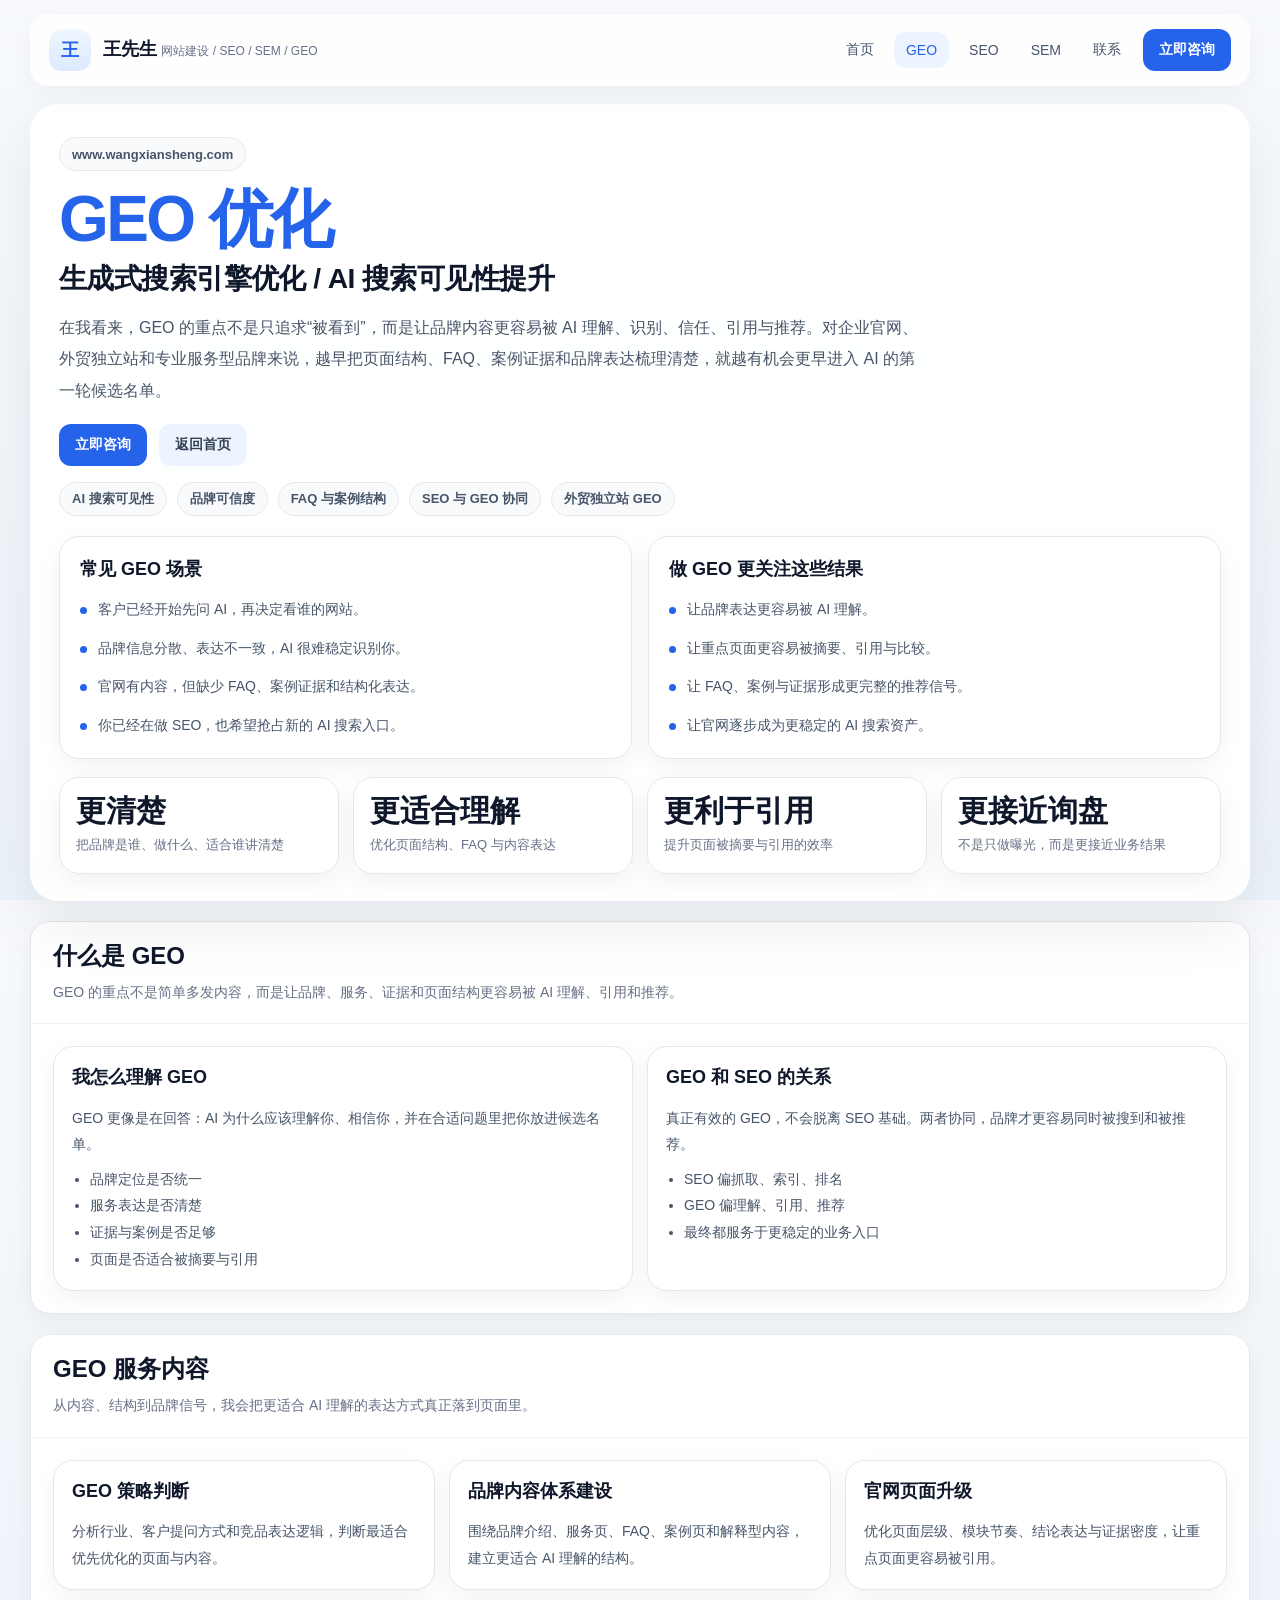
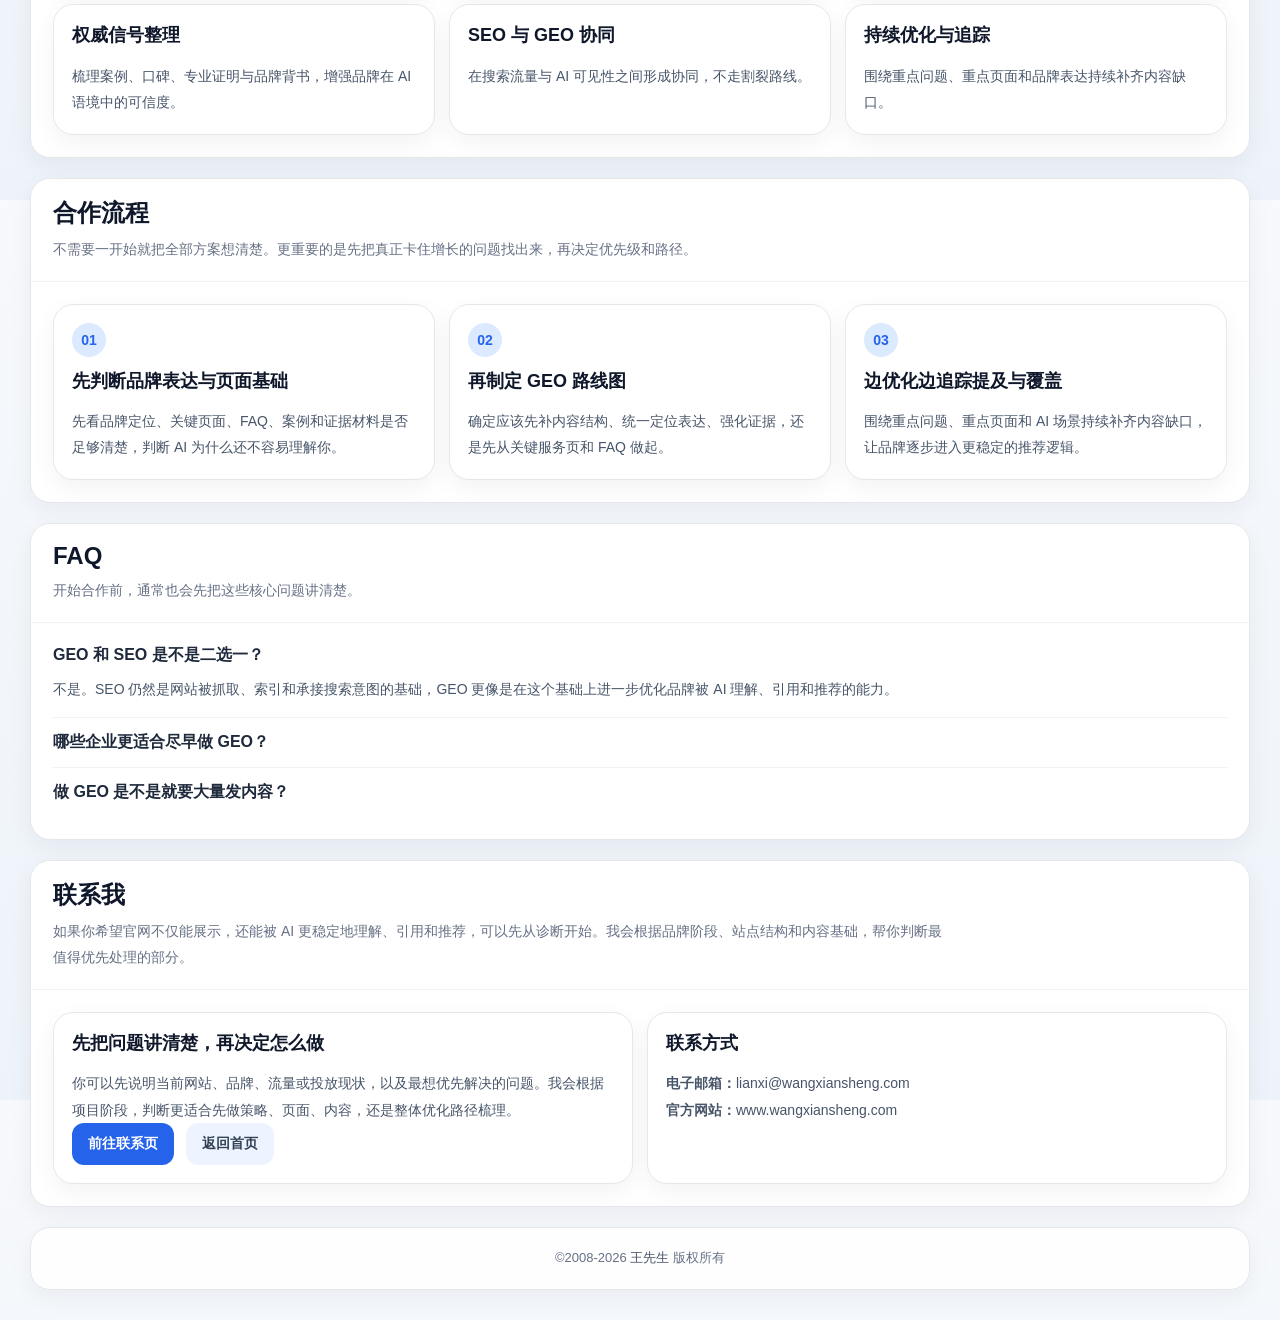
==== geo.html @ 652141be "Add files via upload" ====
<!DOCTYPE html>
<html lang="zh-CN">
<head>
<meta charset="UTF-8" />
<meta name="viewport" content="width=device-width, initial-scale=1.0" />
<title>GEO 优化 - 王先生 | 生成式搜索引擎优化</title>
<meta name="description" content="王先生提供 GEO 优化服务，帮助企业官网、外贸独立站与专业服务型品牌提升在 AI 搜索与生成式问答场景中的可理解性、可引用性与可推荐性。" />
<meta name="keywords" content="王先生,GEO 优化,生成式搜索引擎优化 / AI 搜索可见性提升,www.wangxiansheng.com" />
<meta name="author" content="王先生" />
<meta name="robots" content="index,follow,max-image-preview:large,max-snippet:-1,max-video-preview:-1" />
<meta name="theme-color" content="#2563eb" />
<link rel="canonical" href="https://www.wangxiansheng.com/geo.html" />
  <link rel="stylesheet" href="/static/style.css" />

<script type="application/ld+json">{"@context":"https://schema.org","@type":"WebPage","name":"GEO 优化 - 王先生 | 生成式搜索引擎优化","url":"https://www.wangxiansheng.com/geo.html","description":"王先生提供 GEO 优化服务，帮助企业官网、外贸独立站与专业服务型品牌提升在 AI 搜索与生成式问答场景中的可理解性、可引用性与可推荐性。"}</script>
<script type="application/ld+json">{"@context":"https://schema.org","@type":"FAQPage","mainEntity":[{"@type":"Question","name":"GEO 和 SEO 是不是二选一？","acceptedAnswer":{"@type":"Answer","text":"不是。SEO 仍然是网站被抓取、索引和承接搜索意图的基础，GEO 更像是在这个基础上进一步优化品牌被 AI 理解、引用和推荐的能力。"}},
{"@type":"Question","name":"哪些企业更适合尽早做 GEO？","acceptedAnswer":{"@type":"Answer","text":"越是解释成本高、需要专业信任、依赖品牌筛选的行业，越适合尽早布局 GEO，比如企业官网、外贸独立站、B2B 品牌和专业服务型品牌。"}},
{"@type":"Question","name":"做 GEO 是不是就要大量发内容？","acceptedAnswer":{"@type":"Answer","text":"不一定。更关键的是内容是否结构清楚、定义明确、证据充足、页面之间能否互相支持，而不是单纯追求内容数量。"}}]}</script>
</head>
<body class="page-geo">
<div class="page">
<header class="topbar" aria-label="顶部导航">
  <div class="topbar-inner">
    <a class="brand" href="/">
      <span class="brand-mark">王</span>
      <span class="brand-info">
        <span class="brand-title">王先生</span>
        <span class="brand-sub">网站建设 / SEO / SEM / GEO</span>
      </span>
    </a>

    <div class="nav-wrap">
      <nav class="nav" aria-label="桌面导航">
        <a href="/" class="">首页</a>
        <a href="/geo.html" class="active">GEO</a>
        <a href="/seo.html" class="">SEO</a>
        <a href="/sem.html" class="">SEM</a>
        <a href="/lianxi.html" class="">联系</a>
      </nav>

      <a class="nav-cta" href="/lianxi.html">立即咨询</a>
      <button class="menu-toggle" id="menuToggle" type="button" aria-label="打开菜单" aria-expanded="false" aria-controls="mobileNav">☰</button>
    </div>
  </div>

  <div class="mobile-nav" id="mobileNav">
    <div class="mobile-nav-inner">
      <a href="/">首页</a>
      <a href="/geo.html">GEO 页面</a>
      <a href="/seo.html">SEO 页面</a>
      <a href="/sem.html">SEM 页面</a>
      <a href="/lianxi.html">联系我</a>
      <a href="/lianxi.html">立即咨询</a>
    </div>
  </div>
</header>

<main>
<section class="hero">
  <div class="eyebrow">www.wangxiansheng.com</div>
  <h1>GEO 优化</h1>
  <h2>生成式搜索引擎优化 / AI 搜索可见性提升</h2>
  <p class="lead">在我看来，GEO 的重点不是只追求“被看到”，而是让品牌内容更容易被 AI 理解、识别、信任、引用与推荐。对企业官网、外贸独立站和专业服务型品牌来说，越早把页面结构、FAQ、案例证据和品牌表达梳理清楚，就越有机会更早进入 AI 的第一轮候选名单。</p>
  <div class="hero-actions">
    <a class="btn-primary" href="/lianxi.html">立即咨询</a>
    <a class="btn-light" href="https://www.wangxiansheng.com/">返回首页</a>
  </div>
  <div class="tags"><span class="tag">AI 搜索可见性</span><span class="tag">品牌可信度</span><span class="tag">FAQ 与案例结构</span><span class="tag">SEO 与 GEO 协同</span><span class="tag">外贸独立站 GEO</span></div>
  <div class="hero-summary">
    <div class="summary-card">
      <h3>常见 GEO 场景</h3>
      <ul class="summary-list"><li>客户已经开始先问 AI，再决定看谁的网站。</li><li>品牌信息分散、表达不一致，AI 很难稳定识别你。</li><li>官网有内容，但缺少 FAQ、案例证据和结构化表达。</li><li>你已经在做 SEO，也希望抢占新的 AI 搜索入口。</li></ul>
    </div>
    <div class="summary-card">
      <h3>做 GEO 更关注这些结果</h3>
      <ul class="summary-list"><li>让品牌表达更容易被 AI 理解。</li><li>让重点页面更容易被摘要、引用与比较。</li><li>让 FAQ、案例与证据形成更完整的推荐信号。</li><li>让官网逐步成为更稳定的 AI 搜索资产。</li></ul>
    </div>
  </div>
  <div class="metrics"><div class="metric"><div class="metric-num">更清楚</div><div class="metric-text">把品牌是谁、做什么、适合谁讲清楚</div></div><div class="metric"><div class="metric-num">更适合理解</div><div class="metric-text">优化页面结构、FAQ 与内容表达</div></div><div class="metric"><div class="metric-num">更利于引用</div><div class="metric-text">提升页面被摘要与引用的效率</div></div><div class="metric"><div class="metric-num">更接近询盘</div><div class="metric-text">不是只做曝光，而是更接近业务结果</div></div></div>
</section>

<section class="section" id="what-is-geo"><div class="card"><div class="section-head"><h2>什么是 GEO</h2><p>GEO 的重点不是简单多发内容，而是让品牌、服务、证据和页面结构更容易被 AI 理解、引用和推荐。</p></div><div class="section-body"><div class="grid-2"><article class="mini-card"><h3>我怎么理解 GEO</h3><p>GEO 更像是在回答：AI 为什么应该理解你、相信你，并在合适问题里把你放进候选名单。</p><ul><li>品牌定位是否统一</li><li>服务表达是否清楚</li><li>证据与案例是否足够</li><li>页面是否适合被摘要与引用</li></ul></article><article class="mini-card"><h3>GEO 和 SEO 的关系</h3><p>真正有效的 GEO，不会脱离 SEO 基础。两者协同，品牌才更容易同时被搜到和被推荐。</p><ul><li>SEO 偏抓取、索引、排名</li><li>GEO 偏理解、引用、推荐</li><li>最终都服务于更稳定的业务入口</li></ul></article></div></div></div></section><section class="section" id="geo-services"><div class="card"><div class="section-head"><h2>GEO 服务内容</h2><p>从内容、结构到品牌信号，我会把更适合 AI 理解的表达方式真正落到页面里。</p></div><div class="section-body"><div class="grid-3"><article class="mini-card"><h3>GEO 策略判断</h3><p>分析行业、客户提问方式和竞品表达逻辑，判断最适合优先优化的页面与内容。</p></article><article class="mini-card"><h3>品牌内容体系建设</h3><p>围绕品牌介绍、服务页、FAQ、案例页和解释型内容，建立更适合 AI 理解的结构。</p></article><article class="mini-card"><h3>官网页面升级</h3><p>优化页面层级、模块节奏、结论表达与证据密度，让重点页面更容易被引用。</p></article><article class="mini-card"><h3>权威信号整理</h3><p>梳理案例、口碑、专业证明与品牌背书，增强品牌在 AI 语境中的可信度。</p></article><article class="mini-card"><h3>SEO 与 GEO 协同</h3><p>在搜索流量与 AI 可见性之间形成协同，不走割裂路线。</p></article><article class="mini-card"><h3>持续优化与追踪</h3><p>围绕重点问题、重点页面和品牌表达持续补齐内容缺口。</p></article></div></div></div></section>

<section class="section" id="process">
  <div class="card">
    <div class="section-head">
      <h2>合作流程</h2>
      <p>不需要一开始就把全部方案想清楚。更重要的是先把真正卡住增长的问题找出来，再决定优先级和路径。</p>
    </div>
    <div class="section-body">
      <div class="process-grid"><div class="mini-card"><div class="step-no">01</div><h3>先判断品牌表达与页面基础</h3><p>先看品牌定位、关键页面、FAQ、案例和证据材料是否足够清楚，判断 AI 为什么还不容易理解你。</p></div><div class="mini-card"><div class="step-no">02</div><h3>再制定 GEO 路线图</h3><p>确定应该先补内容结构、统一定位表达、强化证据，还是先从关键服务页和 FAQ 做起。</p></div><div class="mini-card"><div class="step-no">03</div><h3>边优化边追踪提及与覆盖</h3><p>围绕重点问题、重点页面和 AI 场景持续补齐内容缺口，让品牌逐步进入更稳定的推荐逻辑。</p></div></div>
    </div>
  </div>
</section>

<section class="section" id="faq">
  <div class="card">
    <div class="section-head">
      <h2>FAQ</h2>
      <p>开始合作前，通常也会先把这些核心问题讲清楚。</p>
    </div>
    <div class="section-body faq"><details open><summary>GEO 和 SEO 是不是二选一？</summary><div class="answer">不是。SEO 仍然是网站被抓取、索引和承接搜索意图的基础，GEO 更像是在这个基础上进一步优化品牌被 AI 理解、引用和推荐的能力。</div></details><details ><summary>哪些企业更适合尽早做 GEO？</summary><div class="answer">越是解释成本高、需要专业信任、依赖品牌筛选的行业，越适合尽早布局 GEO，比如企业官网、外贸独立站、B2B 品牌和专业服务型品牌。</div></details><details ><summary>做 GEO 是不是就要大量发内容？</summary><div class="answer">不一定。更关键的是内容是否结构清楚、定义明确、证据充足、页面之间能否互相支持，而不是单纯追求内容数量。</div></details></div>
  </div>
</section>

<section class="section" id="contact">
  <div class="card">
    <div class="section-head">
      <h2>联系我</h2>
      <p>如果你希望官网不仅能展示，还能被 AI 更稳定地理解、引用和推荐，可以先从诊断开始。我会根据品牌阶段、站点结构和内容基础，帮你判断最值得优先处理的部分。</p>
    </div>
    <div class="section-body">
      <div class="cta-grid">
        <div class="cta-card">
          <h3>先把问题讲清楚，再决定怎么做</h3>
          <p>你可以先说明当前网站、品牌、流量或投放现状，以及最想优先解决的问题。我会根据项目阶段，判断更适合先做策略、页面、内容，还是整体优化路径梳理。</p>
          <div class="cta-actions mt-14">
            <a class="btn-primary" href="/lianxi.html">前往联系页</a>
            <a class="btn-light" href="https://www.wangxiansheng.com/">返回首页</a>
          </div>
        </div>
        <div class="cta-card">
          <h3>联系方式</h3>
          <p><strong>电子邮箱：</strong><a href="mailto:lianxi@wangxiansheng.com">lianxi@wangxiansheng.com</a></p>
          <p><strong>官方网站：</strong><a href="https://www.wangxiansheng.com/">www.wangxiansheng.com</a></p>
        </div>
      </div>
    </div>
  </div>
</section>
</main>

<footer class="footer">©2008-<span id="year"></span> <a href="https://www.wangxiansheng.com/">王先生</a> 版权所有</footer>
</div>

<script>
document.getElementById("year").textContent = new Date().getFullYear();
const menuToggle = document.getElementById("menuToggle");
const mobileNav = document.getElementById("mobileNav");
menuToggle.addEventListener("click", function () {
  const expanded = menuToggle.getAttribute("aria-expanded") === "true";
  menuToggle.setAttribute("aria-expanded", String(!expanded));
  mobileNav.classList.toggle("show");
  menuToggle.textContent = expanded ? "☰" : "✕";
});
mobileNav.querySelectorAll("a").forEach(function (link) {
  link.addEventListener("click", function () {
    mobileNav.classList.remove("show");
    menuToggle.setAttribute("aria-expanded", "false");
    menuToggle.textContent = "☰";
  });
});
</script>

</body>
</html>
---- static/style.css ----
/* Common */
html { scroll-behavior: smooth; }
html, body { min-height: 100%; }
body { margin: 0; }


/* 404.html */
body.page-404{
      --bg1: #f7f9fc;
      --bg2: #edf3fa;
      --card: rgba(255,255,255,0.92);
      --text: #1d1d1f;
      --sub: #667085;
      --primary: #2563eb;
      --primary-hover: #1d4ed8;
      --light: #eef4ff;
      --light-hover: #e2ebff;
      --border: #e5e7eb;
      --shadow: 0 24px 60px rgba(15, 23, 42, 0.08);
      --shadow-soft: 0 8px 24px rgba(15, 23, 42, 0.05);
    }
body.page-404 *{
      box-sizing: border-box;
      margin: 0;
      padding: 0;
      -webkit-font-smoothing: antialiased;
    }
html, body.page-404{
      height: 100%;
    }
body.page-404{
      font-family: -apple-system, BlinkMacSystemFont, "SF Pro Text", "PingFang SC", "Microsoft YaHei", "Helvetica Neue", Arial, sans-serif;
      color: var(--text);
      background: linear-gradient(180deg, var(--bg1) 0%, var(--bg2) 100%);
      display: flex;
      align-items: center;
      justify-content: center;
      padding: 20px;
    }
body.page-404 .wrap{
      width: 100%;
      max-width: 760px;
    }
body.page-404 .card{
      background: var(--card);
      border: 1px solid rgba(255,255,255,0.62);
      border-radius: 28px;
      box-shadow: var(--shadow);
      padding: 40px 32px;
      text-align: center;
    }
body.page-404 .eyebrow{
      display: inline-flex;
      align-items: center;
      min-height: 34px;
      padding: 0 12px;
      border-radius: 999px;
      background: #f8fafc;
      border: 1px solid var(--border);
      color: #475569;
      font-size: 13px;
      font-weight: 700;
      margin-bottom: 18px;
    }
body.page-404 .code{
      font-size: clamp(3rem, 8vw, 5rem);
      line-height: 1;
      font-weight: 900;
      color: var(--primary);
      letter-spacing: -0.05em;
      margin-bottom: 12px;
    }
body.page-404 h1{
      font-size: clamp(1.5rem, 3vw, 2.3rem);
      line-height: 1.3;
      font-weight: 800;
      color: #0f172a;
      margin-bottom: 14px;
    }
body.page-404 .desc{
      max-width: 560px;
      margin: 0 auto 20px;
      color: #475569;
      font-size: 16px;
      line-height: 1.9;
    }
body.page-404 .countdown{
      display: inline-block;
      padding: 12px 16px;
      border-radius: 14px;
      background: #ffffff;
      border: 1px solid var(--border);
      box-shadow: var(--shadow-soft);
      color: #334155;
      font-size: 14px;
      line-height: 1.8;
      margin-bottom: 22px;
    }
body.page-404 .countdown strong{
      color: var(--primary);
      font-weight: 800;
    }
body.page-404 .actions{
      display: flex;
      justify-content: center;
      gap: 12px;
      flex-wrap: wrap;
    }
body.page-404 .btn{
      min-height: 46px;
      padding: 0 18px;
      border-radius: 14px;
      border: none;
      cursor: pointer;
      font-size: 14px;
      font-weight: 700;
      display: inline-flex;
      align-items: center;
      justify-content: center;
      transition: .2s ease;
      text-decoration: none;
    }
body.page-404 .btn-primary{
      background: var(--primary);
      color: #fff;
      box-shadow: 0 10px 24px rgba(37,99,235,0.2);
    }
body.page-404 .btn-primary:hover{
      background: var(--primary-hover);
      transform: translateY(-1px);
    }
body.page-404 .btn-light{
      background: var(--light);
      color: #334155;
    }
body.page-404 .btn-light:hover{
      background: var(--light-hover);
      transform: translateY(-1px);
    }
body.page-404 .footer{
      text-align: center;
      color: var(--sub);
      font-size: 13px;
      line-height: 1.8;
      margin-top: 16px;
    }
body.page-404 .footer a{
      color: #475569;
      text-decoration: none;
    }
body.page-404 .footer a:hover{
      color: var(--primary);
    }
@media (max-width: 640px){
body.page-404 .card{
        padding: 32px 20px;
        border-radius: 24px;
      }
body.page-404 .desc{
        font-size: 15px;
      }
body.page-404 .btn{
        width: 100%;
      }
body.page-404 .actions{
        flex-direction: column;
      }
}


/* geo(2).html */
body.page-geo{ --bg1:#f7f9fc; --bg2:#edf3fa; --text:#1d1d1f; --sub:#667085; --primary:#2563eb; --primary-hover:#1d4ed8; --light:#eef4ff; --light-hover:#e2ebff; --border:#e5e7eb; --shadow:0 24px 60px rgba(15,23,42,.08); --shadow-soft:0 8px 24px rgba(15,23,42,.05); --maxw:1220px; }
body.page-geo *{box-sizing:border-box;margin:0;padding:0;-webkit-font-smoothing:antialiased}
html{scroll-behavior:smooth}
body.page-geo{min-height:100%;font-family:-apple-system,BlinkMacSystemFont,"SF Pro Text","PingFang SC","Microsoft YaHei","Helvetica Neue",Arial,sans-serif;color:var(--text);background:linear-gradient(180deg,var(--bg1) 0%,var(--bg2) 100%);padding:14px 10px 30px}
body.page-geo a{text-decoration:none;color:inherit}
body.page-geo .page{width:min(var(--maxw),100%);margin:0 auto}
body.page-geo .topbar{position:sticky;top:12px;z-index:50;margin-bottom:18px;background:rgba(255,255,255,.82);backdrop-filter:blur(18px);-webkit-backdrop-filter:blur(18px);border:1px solid rgba(255,255,255,.62);border-radius:18px;box-shadow:0 8px 24px rgba(15,23,42,.04)}
body.page-geo .topbar-inner{min-height:70px;padding:12px 18px;display:flex;align-items:center;justify-content:space-between;gap:16px}
body.page-geo .brand{display:flex;align-items:center;gap:12px;min-width:0}
body.page-geo .brand-mark{width:42px;height:42px;border-radius:13px;background:linear-gradient(180deg,#eff6ff 0%,#dbeafe 100%);color:var(--primary);display:inline-flex;align-items:center;justify-content:center;font-size:18px;font-weight:800;flex-shrink:0}
body.page-geo .brand-title{font-size:18px;font-weight:800;color:#0f172a;line-height:1.2}
body.page-geo .brand-sub{margin-top:2px;font-size:12px;color:var(--sub);line-height:1.5;white-space:nowrap}
body.page-geo .nav-wrap{display:flex;align-items:center;gap:10px}
body.page-geo .nav{display:flex;align-items:center;gap:8px;flex-wrap:wrap}
body.page-geo .nav a{padding:10px 12px;border-radius:12px;font-size:14px;color:#475569;transition:.2s ease}
body.page-geo .nav a:hover, body.page-geo .nav a.active{background:var(--light);color:var(--primary)}
body.page-geo .nav-cta, body.page-geo .btn-primary{display:inline-flex;align-items:center;justify-content:center;min-height:42px;padding:0 16px;border-radius:12px;background:var(--primary);color:#fff;font-size:14px;font-weight:700;transition:.2s ease;border:none}
body.page-geo .nav-cta:hover, body.page-geo .btn-primary:hover{background:var(--primary-hover);transform:translateY(-1px)}
body.page-geo .btn-light{display:inline-flex;align-items:center;justify-content:center;min-height:42px;padding:0 16px;border-radius:12px;background:var(--light);color:#334155;font-size:14px;font-weight:700;transition:.2s ease}
body.page-geo .btn-light:hover{background:var(--light-hover);transform:translateY(-1px)}
body.page-geo .menu-toggle{display:none;width:42px;height:42px;border:1px solid var(--border);border-radius:12px;background:#fff;color:#334155;cursor:pointer;align-items:center;justify-content:center;font-size:20px;line-height:1}
body.page-geo .mobile-nav{display:none;padding:0 14px 14px}
body.page-geo .mobile-nav.show{display:block}
body.page-geo .mobile-nav-inner{border-top:1px solid rgba(0,0,0,.05);padding-top:12px;display:grid;gap:8px}
body.page-geo .mobile-nav a{padding:12px 14px;border-radius:12px;background:#fff;border:1px solid var(--border);color:#475569;font-size:14px;font-weight:600}
body.page-geo .mobile-nav a:last-child{background:var(--primary);color:#fff;border-color:var(--primary)}
body.page-geo .hero{background:rgba(255,255,255,.92);backdrop-filter:blur(18px);-webkit-backdrop-filter:blur(18px);border:1px solid rgba(255,255,255,.62);border-radius:28px;box-shadow:var(--shadow);padding:32px 28px 26px;margin-bottom:20px}
body.page-geo .eyebrow{display:inline-flex;align-items:center;min-height:34px;padding:0 12px;border-radius:999px;background:#f8fafc;border:1px solid var(--border);color:#475569;font-size:13px;font-weight:700;margin-bottom:16px}
body.page-geo .hero h1{margin:0 0 8px;font-size:clamp(2.5rem,5vw,4.4rem);line-height:1.02;letter-spacing:-.04em;font-weight:900;color:var(--primary)}
body.page-geo .hero h2{margin:0 0 14px;font-size:clamp(1.2rem,2.2vw,2rem);line-height:1.35;letter-spacing:-.02em;font-weight:800;color:#0f172a}
body.page-geo .lead{max-width:860px;margin:0 0 18px;color:#475569;font-size:16px;line-height:1.95}
body.page-geo .hero-actions, body.page-geo .cta-actions{display:flex;gap:12px;flex-wrap:wrap}
body.page-geo .hero-actions{margin-bottom:16px}
body.page-geo .tags{display:flex;gap:10px;flex-wrap:wrap;margin-bottom:20px}
body.page-geo .tag{display:inline-flex;align-items:center;min-height:34px;padding:0 12px;border-radius:999px;background:#f8fafc;border:1px solid var(--border);color:#475569;font-size:13px;font-weight:700}
body.page-geo .hero-summary{display:grid;grid-template-columns:repeat(2,minmax(0,1fr));gap:16px;margin-top:20px;align-items:stretch}
body.page-geo .summary-card, body.page-geo .card, body.page-geo .mini-card, body.page-geo .metric, body.page-geo .cta-card{background:#fff;border:1px solid var(--border);border-radius:20px;box-shadow:var(--shadow-soft)}
body.page-geo .summary-card{padding:20px;height:100%}
body.page-geo .summary-card h3, body.page-geo .mini-card h3, body.page-geo .cta-card h3{margin:0 0 14px;font-size:18px;line-height:1.4;font-weight:800;color:#0f172a}
body.page-geo .summary-list{list-style:none;margin:0;padding:0;display:grid;gap:12px}
body.page-geo .summary-list li{position:relative;padding-left:18px;color:#475569;font-size:14px;line-height:1.9}
body.page-geo .summary-list li::before{content:"";position:absolute;left:0;top:11px;width:7px;height:7px;border-radius:999px;background:var(--primary)}
body.page-geo .metrics, body.page-geo .grid-4, body.page-geo .grid-3, body.page-geo .grid-2, body.page-geo .process-grid, body.page-geo .cta-grid{display:grid;gap:14px}
body.page-geo .metrics, body.page-geo .grid-4{grid-template-columns:repeat(4,1fr);margin-top:18px}
body.page-geo .grid-3, body.page-geo .process-grid{grid-template-columns:repeat(3,1fr)}
body.page-geo .grid-2, body.page-geo .cta-grid{grid-template-columns:1fr 1fr}
body.page-geo .metric{padding:16px}
body.page-geo .metric-num{font-size:1.85rem;font-weight:800;line-height:1.15;color:#0f172a}
body.page-geo .metric-text{margin-top:6px;color:var(--sub);font-size:13px;line-height:1.7}
body.page-geo .section{margin-top:20px}
body.page-geo .card{overflow:hidden}
body.page-geo .section-head{padding:18px 22px;border-bottom:1px solid rgba(0,0,0,.05);background:rgba(255,255,255,.72)}
body.page-geo .section-head h2{font-size:24px;color:#0f172a;margin-bottom:8px}
body.page-geo .section-head p{max-width:900px;color:var(--sub);font-size:14px;line-height:1.85}
body.page-geo .section-body{padding:22px}
body.page-geo .mini-card, body.page-geo .cta-card{padding:18px}
body.page-geo .mini-card p, body.page-geo .mini-card li, body.page-geo .cta-card p, body.page-geo .cta-card li{color:#475569;font-size:14px;line-height:1.9}
body.page-geo .mini-card ul, body.page-geo .cta-card ul{padding-left:18px;margin-top:8px}
body.page-geo .step-no{width:34px;height:34px;border-radius:999px;background:#dbeafe;color:var(--primary);font-size:14px;font-weight:800;display:inline-flex;align-items:center;justify-content:center;margin-bottom:12px}
body.page-geo .faq details{border-top:1px solid #eef2f7;padding:14px 0}
body.page-geo .faq details:first-child{border-top:none;padding-top:0}
body.page-geo .faq summary{cursor:pointer;list-style:none;font-size:16px;font-weight:700;color:#1e293b}
body.page-geo .faq summary::-webkit-details-marker{display:none}
body.page-geo .faq .answer{margin-top:10px;font-size:14px;line-height:1.95;color:#475569}
body.page-geo .footer{margin-top:20px;background:rgba(255,255,255,.9);border:1px solid var(--border);border-radius:20px;box-shadow:var(--shadow-soft);padding:18px 20px;color:var(--sub);font-size:13px;line-height:1.9;text-align:center}
body.page-geo .footer a{color:#475569}
body.page-geo .footer a:hover{color:var(--primary)}
@media (max-width:1100px){
body.page-geo .metrics, body.page-geo .grid-4, body.page-geo .grid-3, body.page-geo .grid-2, body.page-geo .process-grid, body.page-geo .cta-grid{grid-template-columns:1fr 1fr}
}
@media (max-width:900px){
body.page-geo .nav, body.page-geo .nav-cta{display:none}
body.page-geo .menu-toggle{display:inline-flex}
body.page-geo .brand-sub{white-space:normal}
}
@media (max-width:860px){
body.page-geo .topbar-inner, body.page-geo .hero, body.page-geo .section-head, body.page-geo .section-body, body.page-geo .footer{padding-left:16px;padding-right:16px}
body.page-geo .hero{padding-top:24px;padding-bottom:22px}
body.page-geo .lead{font-size:15px;line-height:1.9}
body.page-geo .hero-actions, body.page-geo .cta-actions{width:100%}
body.page-geo .hero-summary, body.page-geo .metrics, body.page-geo .grid-4, body.page-geo .grid-3, body.page-geo .grid-2, body.page-geo .process-grid, body.page-geo .cta-grid{grid-template-columns:1fr}
body.page-geo .summary-card{padding:18px}
body.page-geo .summary-card h3{margin-bottom:12px;font-size:17px}
body.page-geo .summary-list{gap:10px}
body.page-geo .summary-list li{font-size:14px;line-height:1.85}
}


/* index(1).html */
body.page-home{
      --bg1: #f7f9fc;
      --bg2: #edf3fa;
      --card: rgba(255,255,255,0.92);
      --card-solid: #ffffff;
      --text: #1d1d1f;
      --sub: #667085;
      --muted: #94a3b8;
      --primary: #2563eb;
      --primary-hover: #1d4ed8;
      --light: #eef4ff;
      --light-hover: #e2ebff;
      --border: #e5e7eb;
      --shadow: 0 24px 60px rgba(15, 23, 42, 0.08);
      --shadow-soft: 0 8px 24px rgba(15, 23, 42, 0.05);
      --success: #16a34a;
      --danger: #dc2626;
      --maxw: 1220px;
    }
body.page-home *{
      box-sizing: border-box;
      margin: 0;
      padding: 0;
      -webkit-font-smoothing: antialiased;
    }
html{
      scroll-behavior: smooth;
    }
body.page-home{
      min-height: 100%;
      font-family: -apple-system, BlinkMacSystemFont, "SF Pro Text", "PingFang SC", "Microsoft YaHei", "Helvetica Neue", Arial, sans-serif;
      color: var(--text);
      background: linear-gradient(180deg, var(--bg1) 0%, var(--bg2) 100%);
      padding: 14px 10px 30px;
    }
body.page-home a{
      color: inherit;
      text-decoration: none;
    }
body.page-home img{
      max-width: 100%;
      display: block;
    }
body.page-home .page{
      width: min(var(--maxw), 100%);
      margin: 0 auto;
    }
body.page-home .topbar{
      position: sticky;
      top: 12px;
      z-index: 50;
      margin-bottom: 18px;
      background: rgba(255,255,255,0.82);
      backdrop-filter: blur(18px);
      -webkit-backdrop-filter: blur(18px);
      border: 1px solid rgba(255,255,255,0.62);
      border-radius: 18px;
      box-shadow: 0 8px 24px rgba(15,23,42,0.04);
    }
body.page-home .topbar-inner{
      min-height: 70px;
      padding: 12px 18px;
      display: flex;
      align-items: center;
      justify-content: space-between;
      gap: 16px;
    }
body.page-home .brand{
      display: flex;
      align-items: center;
      gap: 12px;
      min-width: 0;
    }
body.page-home .brand-mark{
      width: 42px;
      height: 42px;
      border-radius: 13px;
      background: linear-gradient(180deg, #eff6ff 0%, #dbeafe 100%);
      color: var(--primary);
      display: inline-flex;
      align-items: center;
      justify-content: center;
      font-size: 18px;
      font-weight: 800;
      flex-shrink: 0;
    }
body.page-home .brand-info{
      min-width: 0;
    }
body.page-home .brand-title{
      font-size: 18px;
      font-weight: 800;
      color: #0f172a;
      line-height: 1.2;
    }
body.page-home .brand-sub{
      margin-top: 2px;
      font-size: 12px;
      color: var(--sub);
      line-height: 1.5;
      white-space: nowrap;
    }
body.page-home .nav-wrap{
      display: flex;
      align-items: center;
      gap: 10px;
    }
body.page-home .nav{
      display: flex;
      align-items: center;
      gap: 8px;
      flex-wrap: wrap;
    }
body.page-home .nav a{
      padding: 10px 12px;
      border-radius: 12px;
      font-size: 14px;
      color: #475569;
      transition: .2s ease;
    }
body.page-home .nav a:hover, body.page-home .nav a.active{
      background: var(--light);
      color: var(--primary);
    }
body.page-home .nav-cta{
      display: inline-flex;
      align-items: center;
      justify-content: center;
      min-height: 42px;
      padding: 0 16px;
      border-radius: 12px;
      background: var(--primary);
      color: #fff;
      font-size: 14px;
      font-weight: 700;
      transition: .2s ease;
    }
body.page-home .nav-cta:hover{
      background: var(--primary-hover);
    }
body.page-home .menu-toggle{
      display: none;
      width: 42px;
      height: 42px;
      border: 1px solid var(--border);
      border-radius: 12px;
      background: #fff;
      color: #334155;
      cursor: pointer;
      align-items: center;
      justify-content: center;
      font-size: 20px;
      line-height: 1;
    }
body.page-home .mobile-nav{
      display: none;
      padding: 0 14px 14px;
    }
body.page-home .mobile-nav.show{
      display: block;
    }
body.page-home .mobile-nav-inner{
      border-top: 1px solid rgba(0,0,0,0.05);
      padding-top: 12px;
      display: grid;
      gap: 8px;
    }
body.page-home .mobile-nav a{
      padding: 12px 14px;
      border-radius: 12px;
      background: #fff;
      border: 1px solid var(--border);
      color: #475569;
      font-size: 14px;
      font-weight: 600;
    }
body.page-home .mobile-nav a:last-child{
      background: var(--primary);
      color: #fff;
      border-color: var(--primary);
    }
body.page-home .hero{
      background: var(--card);
      backdrop-filter: blur(18px);
      -webkit-backdrop-filter: blur(18px);
      border: 1px solid rgba(255,255,255,0.62);
      border-radius: 28px;
      box-shadow: var(--shadow);
      padding: 32px 28px 26px;
      margin-bottom: 20px;
    }
body.page-home .eyebrow{
      display: inline-flex;
      align-items: center;
      min-height: 34px;
      padding: 0 12px;
      border-radius: 999px;
      background: #f8fafc;
      border: 1px solid var(--border);
      color: #475569;
      font-size: 13px;
      font-weight: 700;
      margin-bottom: 16px;
    }
body.page-home .hero-title{
      margin: 0 0 8px;
      font-size: clamp(2.5rem, 5vw, 4.4rem);
      line-height: 1.02;
      letter-spacing: -0.04em;
      font-weight: 900;
      color: var(--primary);
    }
body.page-home .hero-services{
      margin: 0 0 14px;
      font-size: clamp(1.2rem, 2.2vw, 2rem);
      line-height: 1.35;
      letter-spacing: -0.02em;
      font-weight: 800;
      color: #0f172a;
    }
body.page-home .lead{
      max-width: 860px;
      margin: 0 0 18px;
      color: #475569;
      font-size: 16px;
      line-height: 1.95;
    }
body.page-home .hero-actions{
      display: flex;
      gap: 12px;
      flex-wrap: wrap;
      margin-bottom: 16px;
    }
body.page-home .hero-tags{
      display: flex;
      gap: 10px;
      flex-wrap: wrap;
      margin-bottom: 18px;
    }
body.page-home .tag{
      display: inline-flex;
      align-items: center;
      min-height: 34px;
      padding: 0 12px;
      border-radius: 999px;
      background: #f8fafc;
      border: 1px solid var(--border);
      color: #475569;
      font-size: 13px;
      font-weight: 700;
    }
body.page-home .hero-summary{
      display: grid;
      grid-template-columns: 1.2fr 0.8fr;
      gap: 14px;
      margin-top: 18px;
    }
body.page-home .hero-panel, body.page-home .card, body.page-home .mini-card, body.page-home .contact-main, body.page-home .contact-side{
      background: #fff;
      border: 1px solid var(--border);
      border-radius: 20px;
      box-shadow: var(--shadow-soft);
    }
body.page-home .hero-panel{
      padding: 18px;
    }
body.page-home .hero-panel h3{
      font-size: 18px;
      color: #0f172a;
      margin-bottom: 10px;
    }
body.page-home .hero-panel p, body.page-home .hero-panel li{
      color: #475569;
      font-size: 14px;
      line-height: 1.9;
    }
body.page-home .hero-panel ul{
      padding-left: 18px;
    }
body.page-home .metrics{
      display: grid;
      grid-template-columns: repeat(4, 1fr);
      gap: 12px;
      margin-top: 18px;
    }
body.page-home .metric{
      background: #fff;
      border: 1px solid var(--border);
      border-radius: 18px;
      box-shadow: var(--shadow-soft);
      padding: 16px;
    }
body.page-home .metric-num{
      font-size: 1.85rem;
      font-weight: 800;
      line-height: 1.15;
      color: #0f172a;
    }
body.page-home .metric-text{
      margin-top: 6px;
      color: var(--sub);
      font-size: 13px;
      line-height: 1.7;
    }
body.page-home .btn{
      min-height: 46px;
      padding: 0 18px;
      border-radius: 14px;
      border: none;
      cursor: pointer;
      font-size: 14px;
      font-weight: 700;
      display: inline-flex;
      align-items: center;
      justify-content: center;
      transition: .2s ease;
      font-family: inherit;
    }
body.page-home .btn-primary{
      background: var(--primary);
      color: #fff;
      box-shadow: 0 10px 24px rgba(37,99,235,0.2);
    }
body.page-home .btn-primary:hover{
      background: var(--primary-hover);
      transform: translateY(-1px);
    }
body.page-home .btn-light{
      background: var(--light);
      color: #334155;
    }
body.page-home .btn-light:hover{
      background: var(--light-hover);
      transform: translateY(-1px);
    }
body.page-home .section{
      margin-top: 20px;
    }
body.page-home .card{
      overflow: hidden;
    }
body.page-home .section-head{
      padding: 18px 22px;
      border-bottom: 1px solid rgba(0,0,0,0.05);
      background: rgba(255,255,255,0.72);
    }
body.page-home .section-head h2{
      font-size: 24px;
      color: #0f172a;
      margin-bottom: 8px;
    }
body.page-home .section-head p{
      max-width: 900px;
      color: var(--sub);
      font-size: 14px;
      line-height: 1.85;
    }
body.page-home .section-body{
      padding: 22px;
    }
body.page-home .grid-4, body.page-home .grid-3, body.page-home .grid-2, body.page-home .process-grid, body.page-home .field-grid-2, body.page-home .contact-layout, body.page-home .contact-side-grid{
      display: grid;
      gap: 14px;
    }
body.page-home .grid-4{
      grid-template-columns: repeat(4, 1fr);
    }
body.page-home .grid-3, body.page-home .process-grid{
      grid-template-columns: repeat(3, 1fr);
    }
body.page-home .grid-2, body.page-home .field-grid-2{
      grid-template-columns: 1fr 1fr;
    }
body.page-home .contact-layout{
      grid-template-columns: 1.08fr 0.92fr;
    }
body.page-home .contact-side-grid{
      grid-template-columns: 1fr;
      align-content: start;
    }
body.page-home .mini-card{
      padding: 18px;
    }
body.page-home .mini-card h3{
      font-size: 18px;
      color: #0f172a;
      margin-bottom: 10px;
    }
body.page-home .mini-card p, body.page-home .mini-card li{
      color: #475569;
      font-size: 14px;
      line-height: 1.9;
    }
body.page-home .mini-card ul{
      padding-left: 18px;
      margin-top: 8px;
    }
body.page-home .mini-card .more{
      margin-top: 14px;
      display: inline-flex;
      font-size: 13px;
      font-weight: 700;
      color: var(--primary);
    }
body.page-home .step-no{
      width: 34px;
      height: 34px;
      border-radius: 999px;
      background: #dbeafe;
      color: var(--primary);
      font-size: 14px;
      font-weight: 800;
      display: inline-flex;
      align-items: center;
      justify-content: center;
      margin-bottom: 12px;
    }
body.page-home .faq details{
      border-top: 1px solid #eef2f7;
      padding: 14px 0;
    }
body.page-home .faq details:first-child{
      border-top: none;
      padding-top: 0;
    }
body.page-home .faq summary{
      cursor: pointer;
      list-style: none;
      font-size: 16px;
      font-weight: 700;
      color: #1e293b;
    }
body.page-home .faq summary::-webkit-details-marker{
      display: none;
    }
body.page-home .faq .answer{
      margin-top: 10px;
      font-size: 14px;
      line-height: 1.95;
      color: #475569;
    }
body.page-home .contact-main, body.page-home .contact-side{
      padding: 20px;
    }
body.page-home .contact-main h3, body.page-home .contact-side h3{
      font-size: 20px;
      color: #0f172a;
      margin-bottom: 10px;
    }
body.page-home .contact-main > p, body.page-home .contact-side > p{
      color: #475569;
      font-size: 14px;
      line-height: 1.9;
    }
body.page-home .contact-form{
      margin-top: 16px;
      display: grid;
      gap: 12px;
    }
body.page-home .field{
      display: flex;
      flex-direction: column;
      gap: 8px;
    }
body.page-home .field label{
      font-size: 13px;
      font-weight: 700;
      color: #334155;
    }
body.page-home .input, body.page-home .select, body.page-home .textarea{
      width: 100%;
      border: 1px solid var(--border);
      border-radius: 14px;
      background: #fff;
      color: var(--text);
      padding: 13px 14px;
      font-size: 14px;
      outline: none;
      transition: .2s ease;
      font-family: inherit;
    }
body.page-home .input:focus, body.page-home .select:focus, body.page-home .textarea:focus{
      border-color: #93c5fd;
      box-shadow: 0 0 0 4px rgba(37,99,235,0.08);
    }
body.page-home .textarea{
      min-height: 140px;
      resize: vertical;
      line-height: 1.8;
    }
body.page-home .ip-status{
      margin-top: 4px;
      font-size: 12px;
      line-height: 1.8;
      color: var(--sub);
    }
body.page-home .form-note{
      color: var(--muted);
      font-size: 12px;
      line-height: 1.8;
    }
body.page-home .result{
      display: none;
      padding: 14px;
      border-radius: 14px;
      font-size: 13px;
      line-height: 1.8;
      white-space: pre-wrap;
      word-break: break-word;
      border: 1px solid transparent;
      background: #f8fafc;
    }
body.page-home .result.ok{
      color: #166534;
      background: #ecfdf5;
      border-color: #bbf7d0;
    }
body.page-home .result.err{
      color: #991b1b;
      background: #fef2f2;
      border-color: #fecaca;
    }
body.page-home .contact-meta{
      display: grid;
      gap: 10px;
      margin-top: 6px;
    }
body.page-home .contact-meta-item{
      color: #475569;
      font-size: 14px;
      line-height: 1.85;
      word-break: break-all;
    }
body.page-home .contact-links{
      display: flex;
      gap: 12px;
      flex-wrap: wrap;
      margin-top: 12px;
    }
body.page-home .footer{
      margin-top: 20px;
      background: rgba(255,255,255,0.9);
      border: 1px solid var(--border);
      border-radius: 20px;
      box-shadow: var(--shadow-soft);
      padding: 18px 20px;
      color: var(--sub);
      font-size: 13px;
      line-height: 1.9;
      text-align: center;
    }
body.page-home .footer a{
      color: #475569;
    }
body.page-home .footer a:hover{
      color: var(--primary);
    }
body.page-home .split-line{
      margin: 0 8px;
      color: #cbd5e1;
    }
@media (max-width: 1100px){
body.page-home .hero-summary, body.page-home .metrics, body.page-home .grid-4, body.page-home .grid-3, body.page-home .process-grid, body.page-home .contact-layout{
        grid-template-columns: 1fr 1fr;
      }
}
@media (max-width: 900px){
body.page-home .nav, body.page-home .nav-cta{
        display: none;
      }
body.page-home .menu-toggle{
        display: inline-flex;
      }
body.page-home .brand-sub{
        white-space: normal;
      }
}
@media (max-width: 860px){
body.page-home .topbar-inner, body.page-home .hero, body.page-home .section-head, body.page-home .section-body, body.page-home .footer{
        padding-left: 16px;
        padding-right: 16px;
      }
body.page-home .hero{
        padding-top: 24px;
        padding-bottom: 22px;
      }
body.page-home .hero-title{
        font-size: clamp(2rem, 9vw, 3rem);
        margin-bottom: 6px;
      }
body.page-home .hero-services{
        font-size: clamp(1rem, 4.8vw, 1.35rem);
        margin-bottom: 12px;
      }
body.page-home .lead{
        font-size: 15px;
        line-height: 1.9;
      }
body.page-home .hero-actions, body.page-home .contact-links{
        width: 100%;
      }
body.page-home .hero-summary, body.page-home .metrics, body.page-home .grid-4, body.page-home .grid-3, body.page-home .grid-2, body.page-home .process-grid, body.page-home .contact-layout, body.page-home .field-grid-2{
        grid-template-columns: 1fr;
      }
body.page-home .btn{
        width: 100%;
      }
}


/* lianxi(2).html */
body.page-contact{ --bg1:#f7f9fc; --bg2:#edf3fa; --card:rgba(255,255,255,0.92); --card-solid:#ffffff; --text:#1d1d1f; --sub:#667085; --muted:#94a3b8; --primary:#2563eb; --primary-hover:#1d4ed8; --light:#eef4ff; --light-hover:#e2ebff; --border:#e5e7eb; --shadow:0 24px 60px rgba(15,23,42,0.08); --shadow-soft:0 8px 24px rgba(15,23,42,0.05); --success:#16a34a; --danger:#dc2626; --maxw:1220px; }
body.page-contact *{ box-sizing:border-box; margin:0; padding:0; -webkit-font-smoothing:antialiased; }
html{ scroll-behavior:smooth; }
body.page-contact{ min-height:100%; font-family:-apple-system,BlinkMacSystemFont,"SF Pro Text","PingFang SC","Microsoft YaHei","Helvetica Neue",Arial,sans-serif; color:var(--text); background:linear-gradient(180deg,var(--bg1) 0%,var(--bg2) 100%); padding:14px 10px 30px; }
body.page-contact a{ color:inherit; text-decoration:none; }
body.page-contact .page{ width:min(var(--maxw),100%); margin:0 auto; }
body.page-contact .topbar{ position:sticky; top:12px; z-index:50; margin-bottom:18px; background:rgba(255,255,255,0.82); backdrop-filter:blur(18px); -webkit-backdrop-filter:blur(18px); border:1px solid rgba(255,255,255,0.62); border-radius:18px; box-shadow:0 8px 24px rgba(15,23,42,0.04); }
body.page-contact .topbar-inner{ min-height:70px; padding:12px 18px; display:flex; align-items:center; justify-content:space-between; gap:16px; }
body.page-contact .brand{ display:flex; align-items:center; gap:12px; min-width:0; }
body.page-contact .brand-mark{ width:42px; height:42px; border-radius:13px; background:linear-gradient(180deg,#eff6ff 0%,#dbeafe 100%); color:var(--primary); display:inline-flex; align-items:center; justify-content:center; font-size:18px; font-weight:800; flex-shrink:0; }
body.page-contact .brand-info{ min-width:0; }
body.page-contact .brand-title{ font-size:18px; font-weight:800; color:#0f172a; line-height:1.2; }
body.page-contact .brand-sub{ margin-top:2px; font-size:12px; color:var(--sub); line-height:1.5; white-space:nowrap; }
body.page-contact .nav-wrap{ display:flex; align-items:center; gap:10px; }
body.page-contact .nav{ display:flex; align-items:center; gap:8px; flex-wrap:wrap; }
body.page-contact .nav a{ padding:10px 12px; border-radius:12px; font-size:14px; color:#475569; transition:.2s ease; }
body.page-contact .nav a:hover, body.page-contact .nav a.active{ background:var(--light); color:var(--primary); }
body.page-contact .nav-cta{ display:inline-flex; align-items:center; justify-content:center; min-height:42px; padding:0 16px; border-radius:12px; background:var(--primary); color:#fff; font-size:14px; font-weight:700; transition:.2s ease; }
body.page-contact .nav-cta:hover{ background:var(--primary-hover); }
body.page-contact .menu-toggle{ display:none; width:42px; height:42px; border:1px solid var(--border); border-radius:12px; background:#fff; color:#334155; cursor:pointer; align-items:center; justify-content:center; font-size:20px; line-height:1; }
body.page-contact .mobile-nav{ display:none; padding:0 14px 14px; }
body.page-contact .mobile-nav.show{ display:block; }
body.page-contact .mobile-nav-inner{ border-top:1px solid rgba(0,0,0,0.05); padding-top:12px; display:grid; gap:8px; }
body.page-contact .mobile-nav a{ padding:12px 14px; border-radius:12px; background:#fff; border:1px solid var(--border); color:#475569; font-size:14px; font-weight:600; }
body.page-contact .mobile-nav a:last-child{ background:var(--primary); color:#fff; border-color:var(--primary); }
body.page-contact .hero{ background:var(--card); backdrop-filter:blur(18px); -webkit-backdrop-filter:blur(18px); border:1px solid rgba(255,255,255,0.62); border-radius:28px; box-shadow:var(--shadow); padding:32px 28px 26px; margin-bottom:20px; }
body.page-contact .eyebrow{ display:inline-flex; align-items:center; min-height:34px; padding:0 12px; border-radius:999px; background:#f8fafc; border:1px solid var(--border); color:#475569; font-size:13px; font-weight:700; margin-bottom:16px; }
body.page-contact .hero-title{ margin:0 0 8px; font-size:clamp(2.3rem,4.8vw,4rem); line-height:1.04; letter-spacing:-0.04em; font-weight:900; color:var(--primary); }
body.page-contact .hero-services{ margin:0 0 14px; font-size:clamp(1.1rem,2vw,1.8rem); line-height:1.35; letter-spacing:-0.02em; font-weight:800; color:#0f172a; }
body.page-contact .lead{ max-width:900px; margin:0 0 18px; color:#475569; font-size:16px; line-height:1.95; }
body.page-contact .hero-tags{ display:flex; gap:10px; flex-wrap:wrap; margin-top:8px; }
body.page-contact .tag{ display:inline-flex; align-items:center; min-height:34px; padding:0 12px; border-radius:999px; background:#f8fafc; border:1px solid var(--border); color:#475569; font-size:13px; font-weight:700; }
body.page-contact .section{ margin-top:20px; }
body.page-contact .card, body.page-contact .contact-main, body.page-contact .contact-side, body.page-contact .mini-card{ background:#fff; border:1px solid var(--border); border-radius:20px; box-shadow:var(--shadow-soft); }
body.page-contact .card{ overflow:hidden; }
body.page-contact .section-head{ padding:18px 22px; border-bottom:1px solid rgba(0,0,0,0.05); background:rgba(255,255,255,0.72); }
body.page-contact .section-head h2{ font-size:24px; color:#0f172a; margin-bottom:8px; }
body.page-contact .section-head p{ max-width:900px; color:var(--sub); font-size:14px; line-height:1.85; }
body.page-contact .section-body{ padding:22px; }
body.page-contact .contact-layout, body.page-contact .field-grid-2{ display:grid; gap:14px; }
body.page-contact .contact-layout{ grid-template-columns:1.08fr 0.92fr; }
body.page-contact .field-grid-2{ grid-template-columns:1fr 1fr; }
body.page-contact .contact-main, body.page-contact .contact-side{ padding:20px; }
body.page-contact .contact-main h3, body.page-contact .contact-side h3, body.page-contact .mini-card h3{ font-size:20px; color:#0f172a; margin-bottom:10px; }
body.page-contact .contact-main p, body.page-contact .contact-side p, body.page-contact .mini-card p, body.page-contact .mini-card li{ color:#475569; font-size:14px; line-height:1.9; }
body.page-contact .mini-card{ padding:18px; }
body.page-contact .mini-card ul{ padding-left:18px; margin-top:8px; }
body.page-contact .contact-form{ margin-top:16px; display:grid; gap:12px; }
body.page-contact .field{ display:flex; flex-direction:column; gap:8px; }
body.page-contact .field label{ font-size:13px; font-weight:700; color:#334155; }
body.page-contact .input, body.page-contact .select, body.page-contact .textarea{ width:100%; border:1px solid var(--border); border-radius:14px; background:#fff; color:var(--text); padding:13px 14px; font-size:14px; outline:none; transition:.2s ease; font-family:inherit; }
body.page-contact .input:focus, body.page-contact .select:focus, body.page-contact .textarea:focus{ border-color:#93c5fd; box-shadow:0 0 0 4px rgba(37,99,235,0.08); }
body.page-contact .textarea{ min-height:140px; resize:vertical; line-height:1.8; }
body.page-contact .ip-status{ margin-top:4px; font-size:12px; line-height:1.8; color:var(--sub); }
body.page-contact .form-note{ color:var(--muted); font-size:12px; line-height:1.8; }
body.page-contact .result{ display:none; padding:14px; border-radius:14px; font-size:13px; line-height:1.8; white-space:pre-wrap; word-break:break-word; border:1px solid transparent; background:#f8fafc; }
body.page-contact .result.ok{ color:#166534; background:#ecfdf5; border-color:#bbf7d0; }
body.page-contact .result.err{ color:#991b1b; background:#fef2f2; border-color:#fecaca; }
body.page-contact .btn{ min-height:46px; padding:0 18px; border-radius:14px; border:none; cursor:pointer; font-size:14px; font-weight:700; display:inline-flex; align-items:center; justify-content:center; transition:.2s ease; font-family:inherit; }
body.page-contact .btn-primary{ background:var(--primary); color:#fff; box-shadow:0 10px 24px rgba(37,99,235,0.2); }
body.page-contact .btn-primary:hover{ background:var(--primary-hover); transform:translateY(-1px); }
body.page-contact .contact-meta{ display:grid; gap:10px; margin-top:6px; }
body.page-contact .contact-meta-item{ color:#475569; font-size:14px; line-height:1.85; word-break:break-all; }
body.page-contact .contact-links{ display:flex; gap:12px; flex-wrap:wrap; margin-top:12px; }
body.page-contact .footer{ margin-top:20px; background:rgba(255,255,255,0.9); border:1px solid var(--border); border-radius:20px; box-shadow:var(--shadow-soft); padding:18px 20px; color:var(--sub); font-size:13px; line-height:1.9; text-align:center; }
body.page-contact .footer a{ color:#475569; }
body.page-contact .footer a:hover{ color:var(--primary); }
@media (max-width:900px){
body.page-contact .nav, body.page-contact .nav-cta{ display:none; }
body.page-contact .menu-toggle{ display:inline-flex; }
body.page-contact .brand-sub{ white-space:normal; }
}
@media (max-width:860px){
body.page-contact .topbar-inner, body.page-contact .hero, body.page-contact .section-head, body.page-contact .section-body, body.page-contact .footer{ padding-left:16px; padding-right:16px; }
body.page-contact .hero{ padding-top:24px; padding-bottom:22px; }
body.page-contact .hero-title{ font-size:clamp(2rem,9vw,3rem); margin-bottom:6px; }
body.page-contact .hero-services{ font-size:clamp(1rem,4.8vw,1.35rem); margin-bottom:12px; }
body.page-contact .lead{ font-size:15px; line-height:1.9; }
body.page-contact .contact-layout, body.page-contact .field-grid-2{ grid-template-columns:1fr; }
body.page-contact .btn{ width:100%; }
body.page-contact .contact-links{ width:100%; }
}


/* sem(2).html */
body.page-sem{ --bg1:#f7f9fc; --bg2:#edf3fa; --text:#1d1d1f; --sub:#667085; --primary:#2563eb; --primary-hover:#1d4ed8; --light:#eef4ff; --light-hover:#e2ebff; --border:#e5e7eb; --shadow:0 24px 60px rgba(15,23,42,.08); --shadow-soft:0 8px 24px rgba(15,23,42,.05); --maxw:1220px; }
body.page-sem *{box-sizing:border-box;margin:0;padding:0;-webkit-font-smoothing:antialiased}
html{scroll-behavior:smooth}
body.page-sem{min-height:100%;font-family:-apple-system,BlinkMacSystemFont,"SF Pro Text","PingFang SC","Microsoft YaHei","Helvetica Neue",Arial,sans-serif;color:var(--text);background:linear-gradient(180deg,var(--bg1) 0%,var(--bg2) 100%);padding:14px 10px 30px}
body.page-sem a{text-decoration:none;color:inherit}
body.page-sem .page{width:min(var(--maxw),100%);margin:0 auto}
body.page-sem .topbar{position:sticky;top:12px;z-index:50;margin-bottom:18px;background:rgba(255,255,255,.82);backdrop-filter:blur(18px);-webkit-backdrop-filter:blur(18px);border:1px solid rgba(255,255,255,.62);border-radius:18px;box-shadow:0 8px 24px rgba(15,23,42,.04)}
body.page-sem .topbar-inner{min-height:70px;padding:12px 18px;display:flex;align-items:center;justify-content:space-between;gap:16px}
body.page-sem .brand{display:flex;align-items:center;gap:12px;min-width:0}
body.page-sem .brand-mark{width:42px;height:42px;border-radius:13px;background:linear-gradient(180deg,#eff6ff 0%,#dbeafe 100%);color:var(--primary);display:inline-flex;align-items:center;justify-content:center;font-size:18px;font-weight:800;flex-shrink:0}
body.page-sem .brand-title{font-size:18px;font-weight:800;color:#0f172a;line-height:1.2}
body.page-sem .brand-sub{margin-top:2px;font-size:12px;color:var(--sub);line-height:1.5;white-space:nowrap}
body.page-sem .nav-wrap{display:flex;align-items:center;gap:10px}
body.page-sem .nav{display:flex;align-items:center;gap:8px;flex-wrap:wrap}
body.page-sem .nav a{padding:10px 12px;border-radius:12px;font-size:14px;color:#475569;transition:.2s ease}
body.page-sem .nav a:hover, body.page-sem .nav a.active{background:var(--light);color:var(--primary)}
body.page-sem .nav-cta, body.page-sem .btn-primary{display:inline-flex;align-items:center;justify-content:center;min-height:42px;padding:0 16px;border-radius:12px;background:var(--primary);color:#fff;font-size:14px;font-weight:700;transition:.2s ease;border:none}
body.page-sem .nav-cta:hover, body.page-sem .btn-primary:hover{background:var(--primary-hover);transform:translateY(-1px)}
body.page-sem .btn-light{display:inline-flex;align-items:center;justify-content:center;min-height:42px;padding:0 16px;border-radius:12px;background:var(--light);color:#334155;font-size:14px;font-weight:700;transition:.2s ease}
body.page-sem .btn-light:hover{background:var(--light-hover);transform:translateY(-1px)}
body.page-sem .menu-toggle{display:none;width:42px;height:42px;border:1px solid var(--border);border-radius:12px;background:#fff;color:#334155;cursor:pointer;align-items:center;justify-content:center;font-size:20px;line-height:1}
body.page-sem .mobile-nav{display:none;padding:0 14px 14px}
body.page-sem .mobile-nav.show{display:block}
body.page-sem .mobile-nav-inner{border-top:1px solid rgba(0,0,0,.05);padding-top:12px;display:grid;gap:8px}
body.page-sem .mobile-nav a{padding:12px 14px;border-radius:12px;background:#fff;border:1px solid var(--border);color:#475569;font-size:14px;font-weight:600}
body.page-sem .mobile-nav a:last-child{background:var(--primary);color:#fff;border-color:var(--primary)}
body.page-sem .hero{background:rgba(255,255,255,.92);backdrop-filter:blur(18px);-webkit-backdrop-filter:blur(18px);border:1px solid rgba(255,255,255,.62);border-radius:28px;box-shadow:var(--shadow);padding:32px 28px 26px;margin-bottom:20px}
body.page-sem .eyebrow{display:inline-flex;align-items:center;min-height:34px;padding:0 12px;border-radius:999px;background:#f8fafc;border:1px solid var(--border);color:#475569;font-size:13px;font-weight:700;margin-bottom:16px}
body.page-sem .hero h1{margin:0 0 8px;font-size:clamp(2.5rem,5vw,4.4rem);line-height:1.02;letter-spacing:-.04em;font-weight:900;color:var(--primary)}
body.page-sem .hero h2{margin:0 0 14px;font-size:clamp(1.2rem,2.2vw,2rem);line-height:1.35;letter-spacing:-.02em;font-weight:800;color:#0f172a}
body.page-sem .lead{max-width:860px;margin:0 0 18px;color:#475569;font-size:16px;line-height:1.95}
body.page-sem .hero-actions, body.page-sem .cta-actions{display:flex;gap:12px;flex-wrap:wrap}
body.page-sem .hero-actions{margin-bottom:16px}
body.page-sem .tags{display:flex;gap:10px;flex-wrap:wrap;margin-bottom:20px}
body.page-sem .tag{display:inline-flex;align-items:center;min-height:34px;padding:0 12px;border-radius:999px;background:#f8fafc;border:1px solid var(--border);color:#475569;font-size:13px;font-weight:700}
body.page-sem .hero-summary{display:grid;grid-template-columns:repeat(2,minmax(0,1fr));gap:16px;margin-top:20px;align-items:stretch}
body.page-sem .summary-card, body.page-sem .card, body.page-sem .mini-card, body.page-sem .metric, body.page-sem .cta-card{background:#fff;border:1px solid var(--border);border-radius:20px;box-shadow:var(--shadow-soft)}
body.page-sem .summary-card{padding:20px;height:100%}
body.page-sem .summary-card h3, body.page-sem .mini-card h3, body.page-sem .cta-card h3{margin:0 0 14px;font-size:18px;line-height:1.4;font-weight:800;color:#0f172a}
body.page-sem .summary-list{list-style:none;margin:0;padding:0;display:grid;gap:12px}
body.page-sem .summary-list li{position:relative;padding-left:18px;color:#475569;font-size:14px;line-height:1.9}
body.page-sem .summary-list li::before{content:"";position:absolute;left:0;top:11px;width:7px;height:7px;border-radius:999px;background:var(--primary)}
body.page-sem .metrics, body.page-sem .grid-4, body.page-sem .grid-3, body.page-sem .grid-2, body.page-sem .process-grid, body.page-sem .cta-grid{display:grid;gap:14px}
body.page-sem .metrics, body.page-sem .grid-4{grid-template-columns:repeat(4,1fr);margin-top:18px}
body.page-sem .grid-3, body.page-sem .process-grid{grid-template-columns:repeat(3,1fr)}
body.page-sem .grid-2, body.page-sem .cta-grid{grid-template-columns:1fr 1fr}
body.page-sem .metric{padding:16px}
body.page-sem .metric-num{font-size:1.85rem;font-weight:800;line-height:1.15;color:#0f172a}
body.page-sem .metric-text{margin-top:6px;color:var(--sub);font-size:13px;line-height:1.7}
body.page-sem .section{margin-top:20px}
body.page-sem .card{overflow:hidden}
body.page-sem .section-head{padding:18px 22px;border-bottom:1px solid rgba(0,0,0,.05);background:rgba(255,255,255,.72)}
body.page-sem .section-head h2{font-size:24px;color:#0f172a;margin-bottom:8px}
body.page-sem .section-head p{max-width:900px;color:var(--sub);font-size:14px;line-height:1.85}
body.page-sem .section-body{padding:22px}
body.page-sem .mini-card, body.page-sem .cta-card{padding:18px}
body.page-sem .mini-card p, body.page-sem .mini-card li, body.page-sem .cta-card p, body.page-sem .cta-card li{color:#475569;font-size:14px;line-height:1.9}
body.page-sem .mini-card ul, body.page-sem .cta-card ul{padding-left:18px;margin-top:8px}
body.page-sem .step-no{width:34px;height:34px;border-radius:999px;background:#dbeafe;color:var(--primary);font-size:14px;font-weight:800;display:inline-flex;align-items:center;justify-content:center;margin-bottom:12px}
body.page-sem .faq details{border-top:1px solid #eef2f7;padding:14px 0}
body.page-sem .faq details:first-child{border-top:none;padding-top:0}
body.page-sem .faq summary{cursor:pointer;list-style:none;font-size:16px;font-weight:700;color:#1e293b}
body.page-sem .faq summary::-webkit-details-marker{display:none}
body.page-sem .faq .answer{margin-top:10px;font-size:14px;line-height:1.95;color:#475569}
body.page-sem .footer{margin-top:20px;background:rgba(255,255,255,.9);border:1px solid var(--border);border-radius:20px;box-shadow:var(--shadow-soft);padding:18px 20px;color:var(--sub);font-size:13px;line-height:1.9;text-align:center}
body.page-sem .footer a{color:#475569}
body.page-sem .footer a:hover{color:var(--primary)}
@media (max-width:1100px){
body.page-sem .metrics, body.page-sem .grid-4, body.page-sem .grid-3, body.page-sem .grid-2, body.page-sem .process-grid, body.page-sem .cta-grid{grid-template-columns:1fr 1fr}
}
@media (max-width:900px){
body.page-sem .nav, body.page-sem .nav-cta{display:none}
body.page-sem .menu-toggle{display:inline-flex}
body.page-sem .brand-sub{white-space:normal}
}
@media (max-width:860px){
body.page-sem .topbar-inner, body.page-sem .hero, body.page-sem .section-head, body.page-sem .section-body, body.page-sem .footer{padding-left:16px;padding-right:16px}
body.page-sem .hero{padding-top:24px;padding-bottom:22px}
body.page-sem .lead{font-size:15px;line-height:1.9}
body.page-sem .hero-actions, body.page-sem .cta-actions{width:100%}
body.page-sem .hero-summary, body.page-sem .metrics, body.page-sem .grid-4, body.page-sem .grid-3, body.page-sem .grid-2, body.page-sem .process-grid, body.page-sem .cta-grid{grid-template-columns:1fr}
body.page-sem .summary-card{padding:18px}
body.page-sem .summary-card h3{margin-bottom:12px;font-size:17px}
body.page-sem .summary-list{gap:10px}
body.page-sem .summary-list li{font-size:14px;line-height:1.85}
}


/* seo(2).html */
body.page-seo{ --bg1:#f7f9fc; --bg2:#edf3fa; --text:#1d1d1f; --sub:#667085; --primary:#2563eb; --primary-hover:#1d4ed8; --light:#eef4ff; --light-hover:#e2ebff; --border:#e5e7eb; --shadow:0 24px 60px rgba(15,23,42,.08); --shadow-soft:0 8px 24px rgba(15,23,42,.05); --maxw:1220px; }
body.page-seo *{box-sizing:border-box;margin:0;padding:0;-webkit-font-smoothing:antialiased}
html{scroll-behavior:smooth}
body.page-seo{min-height:100%;font-family:-apple-system,BlinkMacSystemFont,"SF Pro Text","PingFang SC","Microsoft YaHei","Helvetica Neue",Arial,sans-serif;color:var(--text);background:linear-gradient(180deg,var(--bg1) 0%,var(--bg2) 100%);padding:14px 10px 30px}
body.page-seo a{text-decoration:none;color:inherit}
body.page-seo .page{width:min(var(--maxw),100%);margin:0 auto}
body.page-seo .topbar{position:sticky;top:12px;z-index:50;margin-bottom:18px;background:rgba(255,255,255,.82);backdrop-filter:blur(18px);-webkit-backdrop-filter:blur(18px);border:1px solid rgba(255,255,255,.62);border-radius:18px;box-shadow:0 8px 24px rgba(15,23,42,.04)}
body.page-seo .topbar-inner{min-height:70px;padding:12px 18px;display:flex;align-items:center;justify-content:space-between;gap:16px}
body.page-seo .brand{display:flex;align-items:center;gap:12px;min-width:0}
body.page-seo .brand-mark{width:42px;height:42px;border-radius:13px;background:linear-gradient(180deg,#eff6ff 0%,#dbeafe 100%);color:var(--primary);display:inline-flex;align-items:center;justify-content:center;font-size:18px;font-weight:800;flex-shrink:0}
body.page-seo .brand-title{font-size:18px;font-weight:800;color:#0f172a;line-height:1.2}
body.page-seo .brand-sub{margin-top:2px;font-size:12px;color:var(--sub);line-height:1.5;white-space:nowrap}
body.page-seo .nav-wrap{display:flex;align-items:center;gap:10px}
body.page-seo .nav{display:flex;align-items:center;gap:8px;flex-wrap:wrap}
body.page-seo .nav a{padding:10px 12px;border-radius:12px;font-size:14px;color:#475569;transition:.2s ease}
body.page-seo .nav a:hover, body.page-seo .nav a.active{background:var(--light);color:var(--primary)}
body.page-seo .nav-cta, body.page-seo .btn-primary{display:inline-flex;align-items:center;justify-content:center;min-height:42px;padding:0 16px;border-radius:12px;background:var(--primary);color:#fff;font-size:14px;font-weight:700;transition:.2s ease;border:none}
body.page-seo .nav-cta:hover, body.page-seo .btn-primary:hover{background:var(--primary-hover);transform:translateY(-1px)}
body.page-seo .btn-light{display:inline-flex;align-items:center;justify-content:center;min-height:42px;padding:0 16px;border-radius:12px;background:var(--light);color:#334155;font-size:14px;font-weight:700;transition:.2s ease}
body.page-seo .btn-light:hover{background:var(--light-hover);transform:translateY(-1px)}
body.page-seo .menu-toggle{display:none;width:42px;height:42px;border:1px solid var(--border);border-radius:12px;background:#fff;color:#334155;cursor:pointer;align-items:center;justify-content:center;font-size:20px;line-height:1}
body.page-seo .mobile-nav{display:none;padding:0 14px 14px}
body.page-seo .mobile-nav.show{display:block}
body.page-seo .mobile-nav-inner{border-top:1px solid rgba(0,0,0,.05);padding-top:12px;display:grid;gap:8px}
body.page-seo .mobile-nav a{padding:12px 14px;border-radius:12px;background:#fff;border:1px solid var(--border);color:#475569;font-size:14px;font-weight:600}
body.page-seo .mobile-nav a:last-child{background:var(--primary);color:#fff;border-color:var(--primary)}
body.page-seo .hero{background:rgba(255,255,255,.92);backdrop-filter:blur(18px);-webkit-backdrop-filter:blur(18px);border:1px solid rgba(255,255,255,.62);border-radius:28px;box-shadow:var(--shadow);padding:32px 28px 26px;margin-bottom:20px}
body.page-seo .eyebrow{display:inline-flex;align-items:center;min-height:34px;padding:0 12px;border-radius:999px;background:#f8fafc;border:1px solid var(--border);color:#475569;font-size:13px;font-weight:700;margin-bottom:16px}
body.page-seo .hero h1{margin:0 0 8px;font-size:clamp(2.5rem,5vw,4.4rem);line-height:1.02;letter-spacing:-.04em;font-weight:900;color:var(--primary)}
body.page-seo .hero h2{margin:0 0 14px;font-size:clamp(1.2rem,2.2vw,2rem);line-height:1.35;letter-spacing:-.02em;font-weight:800;color:#0f172a}
body.page-seo .lead{max-width:860px;margin:0 0 18px;color:#475569;font-size:16px;line-height:1.95}
body.page-seo .hero-actions, body.page-seo .cta-actions{display:flex;gap:12px;flex-wrap:wrap}
body.page-seo .hero-actions{margin-bottom:16px}
body.page-seo .tags{display:flex;gap:10px;flex-wrap:wrap;margin-bottom:20px}
body.page-seo .tag{display:inline-flex;align-items:center;min-height:34px;padding:0 12px;border-radius:999px;background:#f8fafc;border:1px solid var(--border);color:#475569;font-size:13px;font-weight:700}
body.page-seo .hero-summary{display:grid;grid-template-columns:repeat(2,minmax(0,1fr));gap:16px;margin-top:20px;align-items:stretch}
body.page-seo .summary-card, body.page-seo .card, body.page-seo .mini-card, body.page-seo .metric, body.page-seo .cta-card{background:#fff;border:1px solid var(--border);border-radius:20px;box-shadow:var(--shadow-soft)}
body.page-seo .summary-card{padding:20px;height:100%}
body.page-seo .summary-card h3, body.page-seo .mini-card h3, body.page-seo .cta-card h3{margin:0 0 14px;font-size:18px;line-height:1.4;font-weight:800;color:#0f172a}
body.page-seo .summary-list{list-style:none;margin:0;padding:0;display:grid;gap:12px}
body.page-seo .summary-list li{position:relative;padding-left:18px;color:#475569;font-size:14px;line-height:1.9}
body.page-seo .summary-list li::before{content:"";position:absolute;left:0;top:11px;width:7px;height:7px;border-radius:999px;background:var(--primary)}
body.page-seo .metrics, body.page-seo .grid-4, body.page-seo .grid-3, body.page-seo .grid-2, body.page-seo .process-grid, body.page-seo .cta-grid{display:grid;gap:14px}
body.page-seo .metrics, body.page-seo .grid-4{grid-template-columns:repeat(4,1fr);margin-top:18px}
body.page-seo .grid-3, body.page-seo .process-grid{grid-template-columns:repeat(3,1fr)}
body.page-seo .grid-2, body.page-seo .cta-grid{grid-template-columns:1fr 1fr}
body.page-seo .metric{padding:16px}
body.page-seo .metric-num{font-size:1.85rem;font-weight:800;line-height:1.15;color:#0f172a}
body.page-seo .metric-text{margin-top:6px;color:var(--sub);font-size:13px;line-height:1.7}
body.page-seo .section{margin-top:20px}
body.page-seo .card{overflow:hidden}
body.page-seo .section-head{padding:18px 22px;border-bottom:1px solid rgba(0,0,0,.05);background:rgba(255,255,255,.72)}
body.page-seo .section-head h2{font-size:24px;color:#0f172a;margin-bottom:8px}
body.page-seo .section-head p{max-width:900px;color:var(--sub);font-size:14px;line-height:1.85}
body.page-seo .section-body{padding:22px}
body.page-seo .mini-card, body.page-seo .cta-card{padding:18px}
body.page-seo .mini-card p, body.page-seo .mini-card li, body.page-seo .cta-card p, body.page-seo .cta-card li{color:#475569;font-size:14px;line-height:1.9}
body.page-seo .mini-card ul, body.page-seo .cta-card ul{padding-left:18px;margin-top:8px}
body.page-seo .step-no{width:34px;height:34px;border-radius:999px;background:#dbeafe;color:var(--primary);font-size:14px;font-weight:800;display:inline-flex;align-items:center;justify-content:center;margin-bottom:12px}
body.page-seo .faq details{border-top:1px solid #eef2f7;padding:14px 0}
body.page-seo .faq details:first-child{border-top:none;padding-top:0}
body.page-seo .faq summary{cursor:pointer;list-style:none;font-size:16px;font-weight:700;color:#1e293b}
body.page-seo .faq summary::-webkit-details-marker{display:none}
body.page-seo .faq .answer{margin-top:10px;font-size:14px;line-height:1.95;color:#475569}
body.page-seo .footer{margin-top:20px;background:rgba(255,255,255,.9);border:1px solid var(--border);border-radius:20px;box-shadow:var(--shadow-soft);padding:18px 20px;color:var(--sub);font-size:13px;line-height:1.9;text-align:center}
body.page-seo .footer a{color:#475569}
body.page-seo .footer a:hover{color:var(--primary)}
@media (max-width:1100px){
body.page-seo .metrics, body.page-seo .grid-4, body.page-seo .grid-3, body.page-seo .grid-2, body.page-seo .process-grid, body.page-seo .cta-grid{grid-template-columns:1fr 1fr}
}
@media (max-width:900px){
body.page-seo .nav, body.page-seo .nav-cta{display:none}
body.page-seo .menu-toggle{display:inline-flex}
body.page-seo .brand-sub{white-space:normal}
}
@media (max-width:860px){
body.page-seo .topbar-inner, body.page-seo .hero, body.page-seo .section-head, body.page-seo .section-body, body.page-seo .footer{padding-left:16px;padding-right:16px}
body.page-seo .hero{padding-top:24px;padding-bottom:22px}
body.page-seo .lead{font-size:15px;line-height:1.9}
body.page-seo .hero-actions, body.page-seo .cta-actions{width:100%}
body.page-seo .hero-summary, body.page-seo .metrics, body.page-seo .grid-4, body.page-seo .grid-3, body.page-seo .grid-2, body.page-seo .process-grid, body.page-seo .cta-grid{grid-template-columns:1fr}
body.page-seo .summary-card{padding:18px}
body.page-seo .summary-card h3{margin-bottom:12px;font-size:17px}
body.page-seo .summary-list{gap:10px}
body.page-seo .summary-list li{font-size:14px;line-height:1.85}
}

/* utilities */
.mt-14{margin-top:14px;}
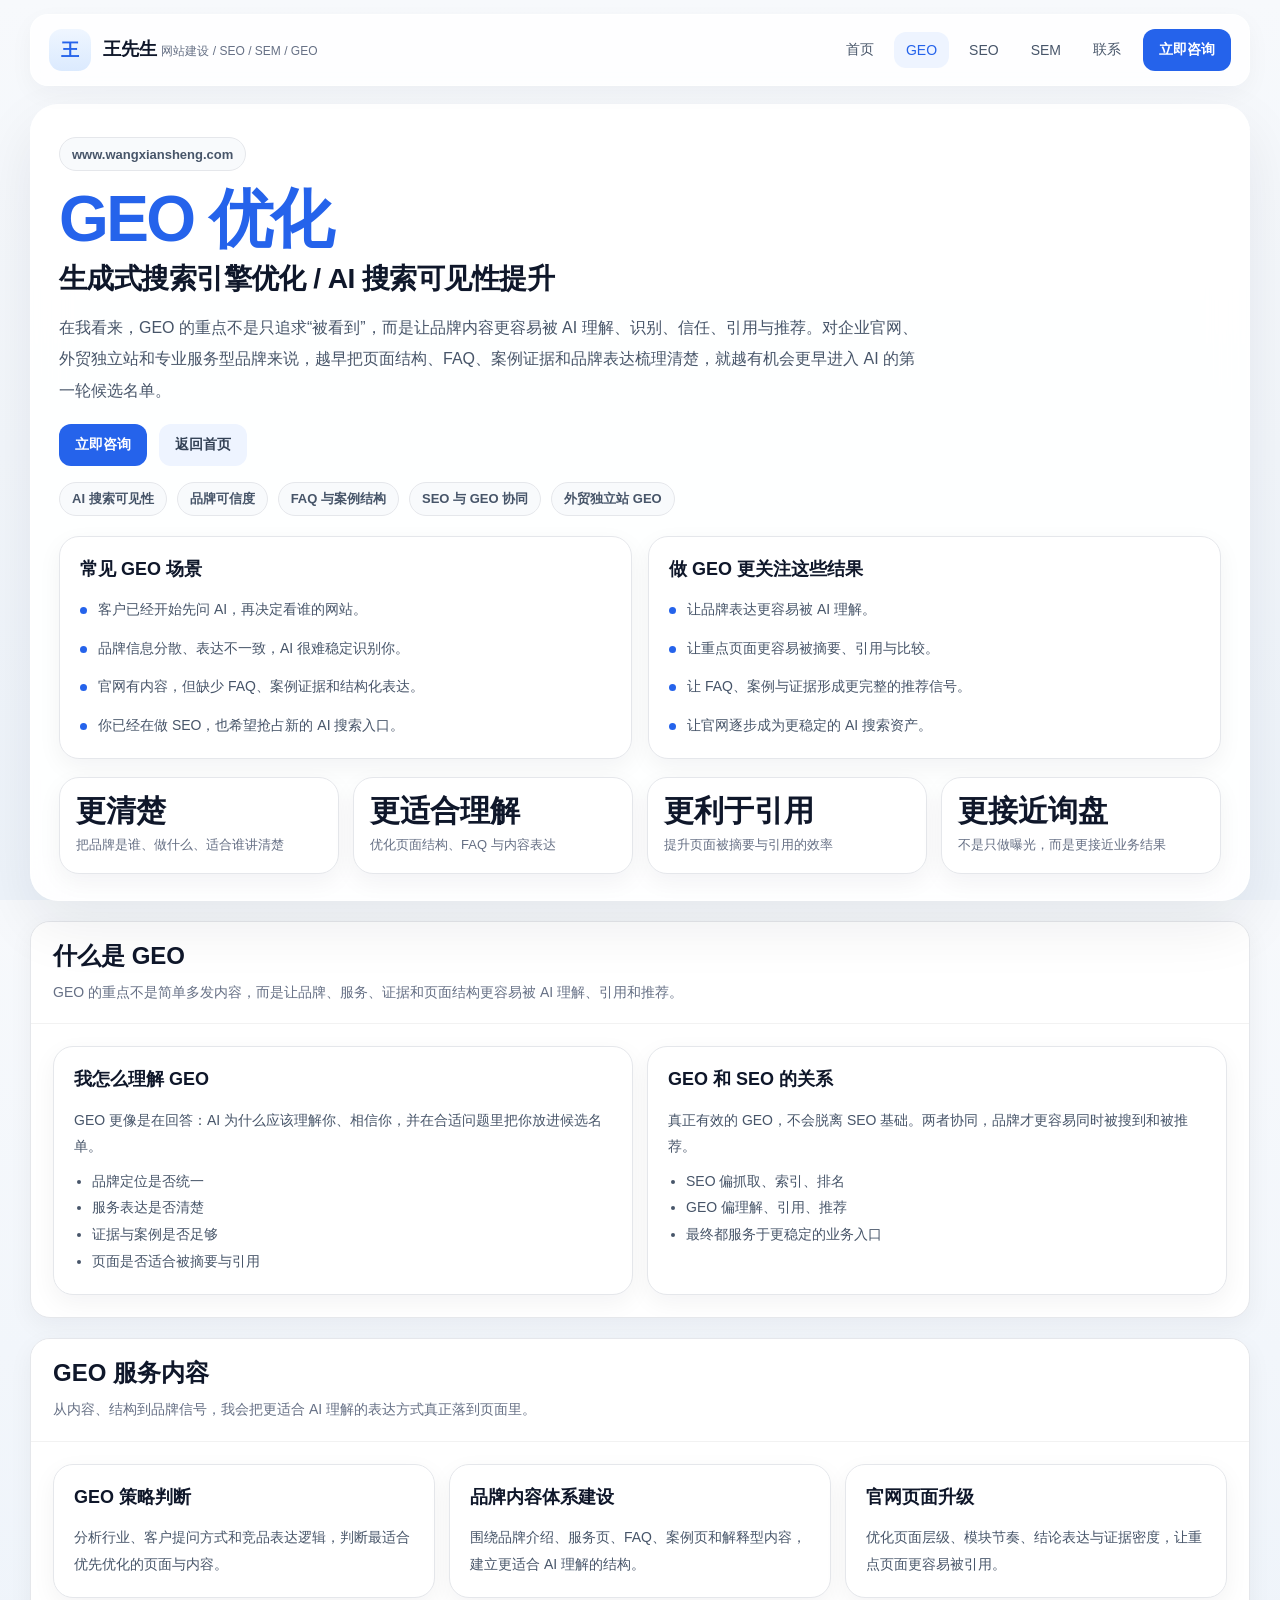
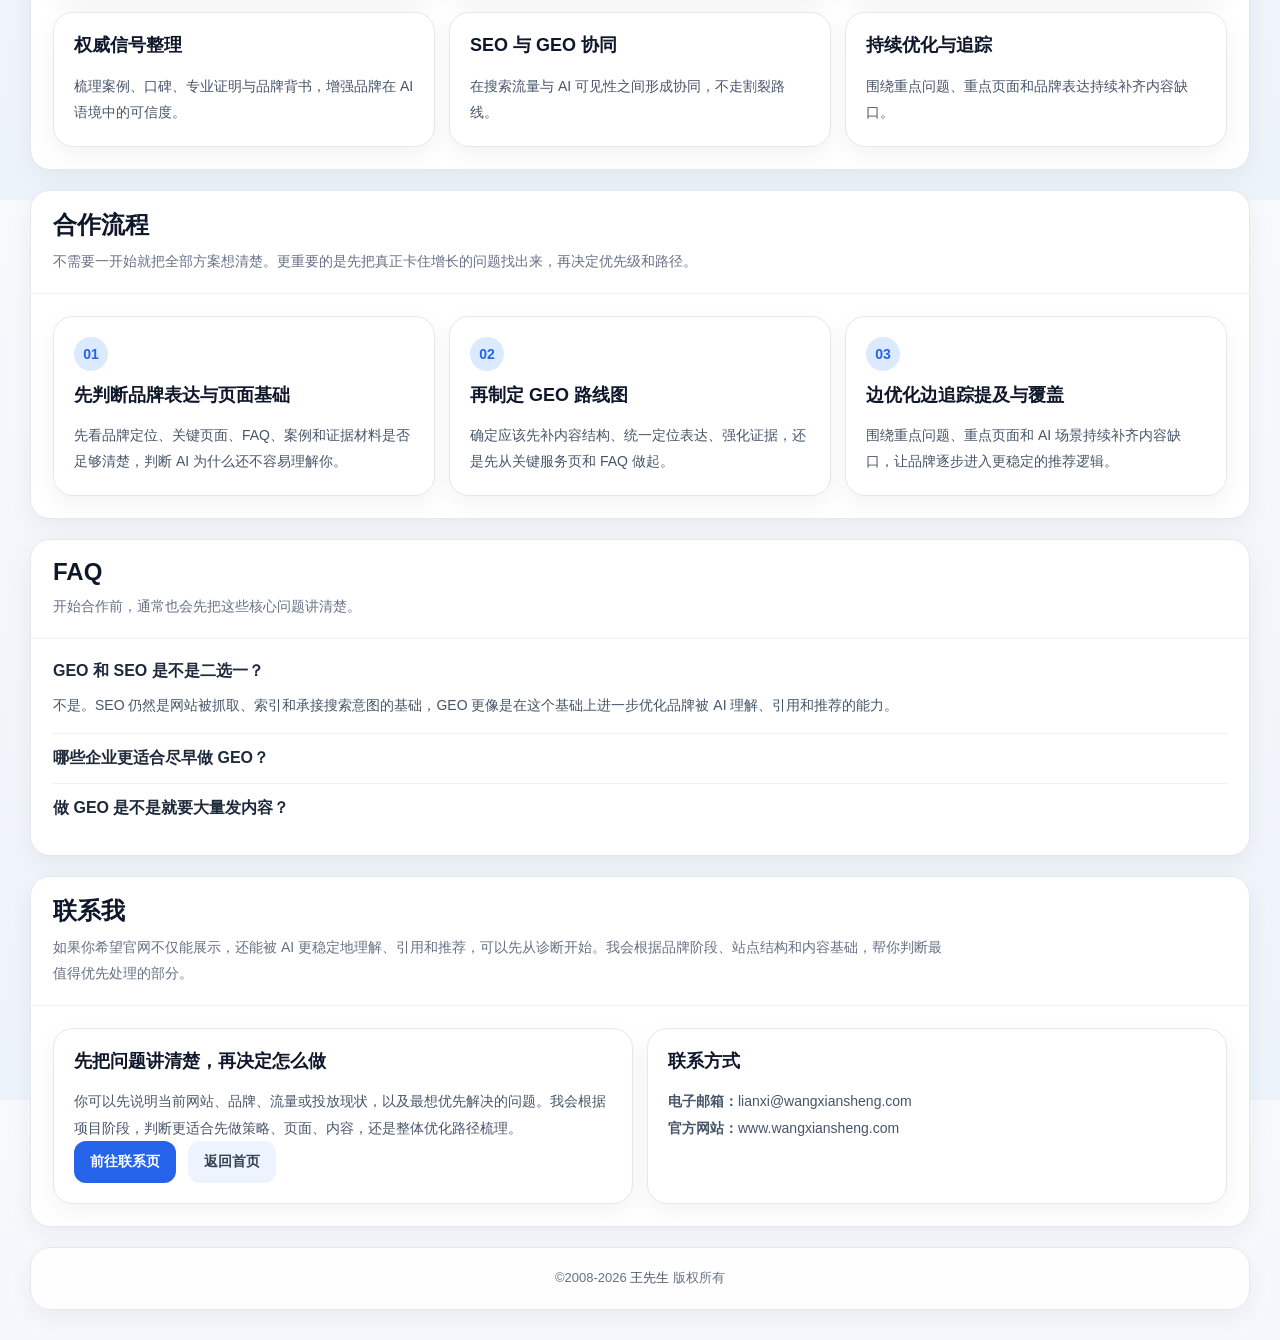
==== commit 41de5bf0: "Update geo.html" ====
--- a/geo.html
+++ b/geo.html
@@ -46,9 +46,9 @@
   <div class="mobile-nav" id="mobileNav">
     <div class="mobile-nav-inner">
       <a href="/">首页</a>
-      <a href="/geo.html">GEO 页面</a>
-      <a href="/seo.html">SEO 页面</a>
-      <a href="/sem.html">SEM 页面</a>
+      <a href="/geo.html">GEO</a>
+      <a href="/seo.html">SEO</a>
+      <a href="/sem.html">SEM</a>
       <a href="/lianxi.html">联系我</a>
       <a href="/lianxi.html">立即咨询</a>
     </div>
--- a/static/style.css
+++ b/static/style.css
@@ -224,7 +224,7 @@
 body.page-geo .section-head h2{font-size:24px;color:#0f172a;margin-bottom:8px}
 body.page-geo .section-head p{max-width:900px;color:var(--sub);font-size:14px;line-height:1.85}
 body.page-geo .section-body{padding:22px}
-body.page-geo .mini-card, body.page-geo .cta-card{padding:18px}
+body.page-geo .mini-card, body.page-geo .cta-card{padding:20px}
 body.page-geo .mini-card p, body.page-geo .mini-card li, body.page-geo .cta-card p, body.page-geo .cta-card li{color:#475569;font-size:14px;line-height:1.9}
 body.page-geo .mini-card ul, body.page-geo .cta-card ul{padding-left:18px;margin-top:8px}
 body.page-geo .step-no{width:34px;height:34px;border-radius:999px;background:#dbeafe;color:var(--primary);font-size:14px;font-weight:800;display:inline-flex;align-items:center;justify-content:center;margin-bottom:12px}
@@ -639,7 +639,7 @@
       align-content: start;
     }
 body.page-home .mini-card{
-      padding: 18px;
+      padding: 20px;
     }
 body.page-home .mini-card h3{
       font-size: 18px;
@@ -914,7 +914,7 @@
 body.page-contact .contact-main, body.page-contact .contact-side{ padding:20px; }
 body.page-contact .contact-main h3, body.page-contact .contact-side h3, body.page-contact .mini-card h3{ font-size:20px; color:#0f172a; margin-bottom:10px; }
 body.page-contact .contact-main p, body.page-contact .contact-side p, body.page-contact .mini-card p, body.page-contact .mini-card li{ color:#475569; font-size:14px; line-height:1.9; }
-body.page-contact .mini-card{ padding:18px; }
+body.page-contact .mini-card{ padding:20px; }
 body.page-contact .mini-card ul{ padding-left:18px; margin-top:8px; }
 body.page-contact .contact-form{ margin-top:16px; display:grid; gap:12px; }
 body.page-contact .field{ display:flex; flex-direction:column; gap:8px; }
@@ -1009,7 +1009,7 @@
 body.page-sem .section-head h2{font-size:24px;color:#0f172a;margin-bottom:8px}
 body.page-sem .section-head p{max-width:900px;color:var(--sub);font-size:14px;line-height:1.85}
 body.page-sem .section-body{padding:22px}
-body.page-sem .mini-card, body.page-sem .cta-card{padding:18px}
+body.page-sem .mini-card, body.page-sem .cta-card{padding:20px}
 body.page-sem .mini-card p, body.page-sem .mini-card li, body.page-sem .cta-card p, body.page-sem .cta-card li{color:#475569;font-size:14px;line-height:1.9}
 body.page-sem .mini-card ul, body.page-sem .cta-card ul{padding-left:18px;margin-top:8px}
 body.page-sem .step-no{width:34px;height:34px;border-radius:999px;background:#dbeafe;color:var(--primary);font-size:14px;font-weight:800;display:inline-flex;align-items:center;justify-content:center;margin-bottom:12px}
@@ -1098,7 +1098,7 @@
 body.page-seo .section-head h2{font-size:24px;color:#0f172a;margin-bottom:8px}
 body.page-seo .section-head p{max-width:900px;color:var(--sub);font-size:14px;line-height:1.85}
 body.page-seo .section-body{padding:22px}
-body.page-seo .mini-card, body.page-seo .cta-card{padding:18px}
+body.page-seo .mini-card, body.page-seo .cta-card{padding:20px}
 body.page-seo .mini-card p, body.page-seo .mini-card li, body.page-seo .cta-card p, body.page-seo .cta-card li{color:#475569;font-size:14px;line-height:1.9}
 body.page-seo .mini-card ul, body.page-seo .cta-card ul{padding-left:18px;margin-top:8px}
 body.page-seo .step-no{width:34px;height:34px;border-radius:999px;background:#dbeafe;color:var(--primary);font-size:14px;font-weight:800;display:inline-flex;align-items:center;justify-content:center;margin-bottom:12px}
@@ -1130,5 +1130,8 @@
 body.page-seo .summary-list li{font-size:14px;line-height:1.85}
 }
 
+body.page-home .contact-side .mini-card + .mini-card{margin-top:22px;}
+body.page-contact .contact-side .mini-card + .mini-card{margin-top:22px;}
+
 /* utilities */
-.mt-14{margin-top:14px;}
+.mt-14{margin-top:22px;}
